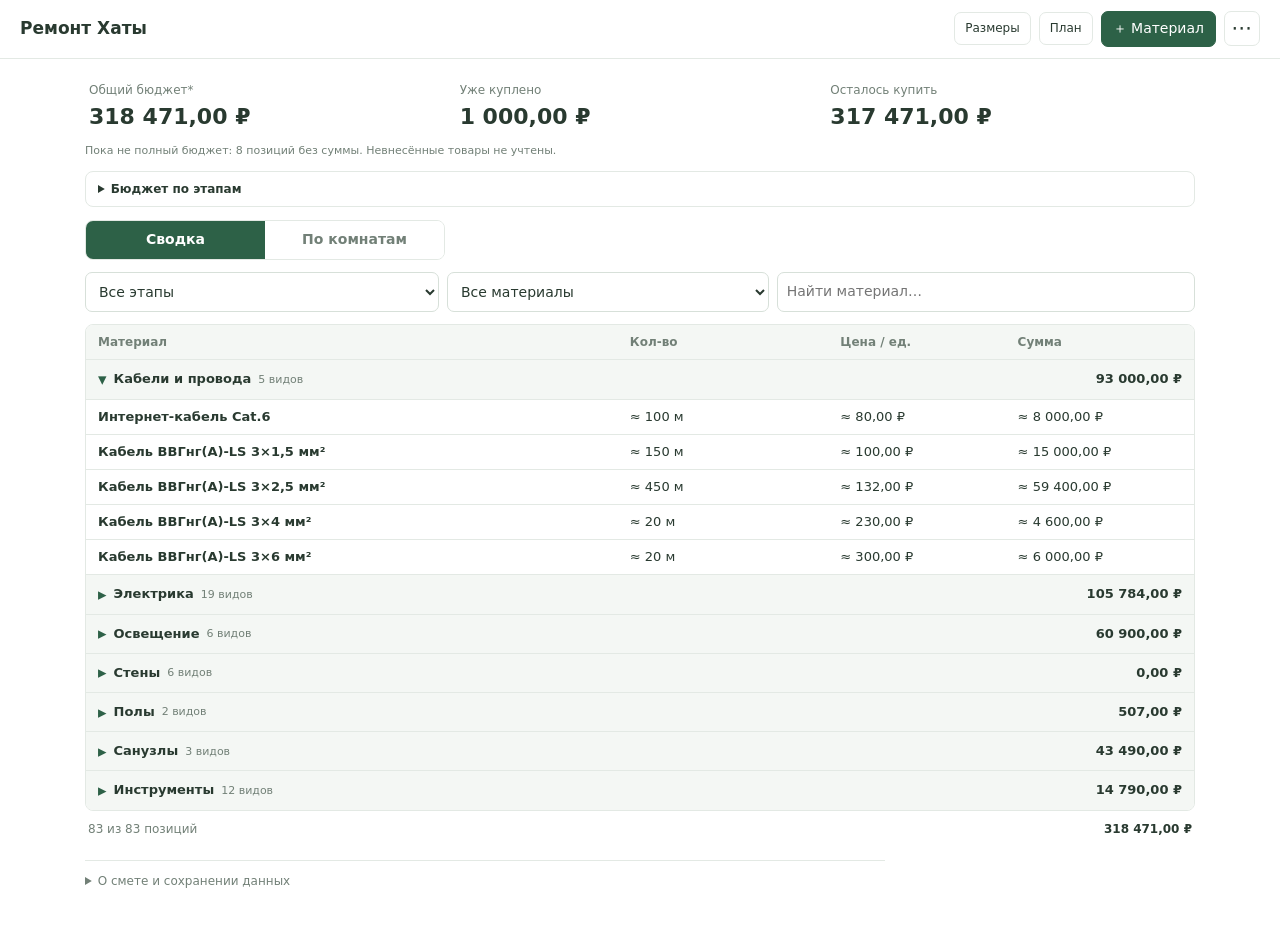
==== index.html @ 126061cc "Подключить грунтовку одним слоем и заделку штроб в смету" ====
<!doctype html>
<html lang="ru">
<head>
<meta charset="UTF-8">
<meta name="viewport" content="width=device-width, initial-scale=1">
<meta name="description" content="Короткая сводка покупок для ремонта квартиры: материалы, количество и цены.">
<title>Ремонт Хаты — смета материалов</title>
<link rel="stylesheet" href="styles.css?v=8">
<script defer src="app.js?v=21"></script>
<script defer src="kitchen-revision.js?v=1"></script>
<script defer src="child1-revision.js?v=1"></script>
<script defer src="child2-revision.js?v=1"></script>
<script defer src="hall-revision.js?v=1"></script>
<script defer src="bath1-revision.js?v=1"></script>
<script defer src="bath2-revision.js?v=1"></script>
<script defer src="office-revision.js?v=1"></script>
<script defer src="electric-cables-revision.js?v=1"></script>
<script defer src="electric-panel-revision.js?v=1"></script>
<script defer src="electric-lighting-revision.js?v=1"></script>
<script defer src="summary-names-revision.js?v=6"></script>
<script defer src="frames-removal-revision.js?v=1"></script>
<script defer src="zone-panel-revision.js?v=2"></script>
<script defer src="walls-prep-revision.js?v=1"></script>
</head>
<body>
<header class="site-header">
  <a class="brand" href="./">Ремонт Хаты</a>
  <div class="actions">
    <a class="measurements-link" href="dimensions.html" title="Размеры комнат, дверей и окон">Размеры</a>
    <a class="measurements-link" href="plan.html" title="План розеток, света и кабелей по комнатам">План</a>
    <button type="button" id="add" class="primary">＋ Материал</button>
    <details class="backup-menu">
      <summary aria-label="Дополнительно" title="Резервные копии">⋯</summary>
      <div class="backup-actions">
        <button type="button" id="export">Сохранить JSON</button>
        <button type="button" id="import">Загрузить JSON</button>
      </div>
    </details>
    <input id="file" type="file" accept=".json,application/json" hidden>
  </div>
</header>
<main>
  <div class="total-line">
    <span>Общий бюджет* <strong id="total">—</strong></span>
    <span>Уже куплено <strong id="paid-total">—</strong></span>
    <span>Осталось купить <strong id="remaining-total">—</strong></span>
  </div>
  <p class="budget-note" id="budget-missing">*Только заполненные позиции. Бюджет пока неполный.</p>
  <details class="stage-breakdown">
    <summary>Бюджет по этапам</summary>
    <div id="stage-budget-rows"></div>
  </details>
  <nav class="view-switch" aria-label="Как показать смету">
    <button type="button" id="mode-summary" class="active" aria-pressed="true">Сводка</button>
    <button type="button" id="mode-rooms" aria-pressed="false">По комнатам</button>
  </nav>
  <div class="filters">
    <select id="stages" aria-label="Фильтр по этапу ремонта"></select>
    <select id="categories" aria-label="Фильтр по типу материалов"></select>
    <input type="search" id="search" placeholder="Найти материал…" aria-label="Поиск материала">
  </div>
  <div class="table-wrap" role="region" aria-label="Смета материалов" tabindex="0">
    <table>
      <thead><tr><th>Материал</th><th>Кол-во</th><th>Цена / ед.</th><th>Сумма</th></tr></thead>
      <tbody id="rows"></tbody>
    </table>
  </div>
  <div id="empty" hidden>Ничего не найдено. Измени фильтр или добавь материал.</div>
  <footer class="list-footer">
    <span id="visible-count"></span>
    <strong id="visible-total"></strong>
  </footer>
  <details class="help">
    <summary>О смете и сохранении данных</summary>
    <p>Сводка объединяет одинаковые наименования материалов по всем помещениям. Если у нескольких позиций различаются цены, показывается «разная / ?». Если не все количества известны, в итогах стоит «+ ?». Нажми на объединённую строку, чтобы открыть её разбивку по помещениям.</p>
    <p>В режиме «По комнатам» нажимай на название помещения для просмотра материалов и стоимости. Для просмотра только проводов выбери фильтр «Кабели и провода».</p>
    <p>Каждую покупку можно отнести к этапу, указать магазин и отметить статус «Куплено». В трёх суммах учитываются все внесённые материалы, инструменты и расходники. Общий бюджет равен «Куплено» + «Осталось купить» по позициям с известным количеством и ценой. Это не полная стоимость ремонта, пока список составляется. Работы не включены. «≈» означает оценку.</p>
    <p><span id="save-state">Данные сохраняются в этом браузере</span>. <span id="unknown"></span>. Перед очисткой браузера сохраняй JSON через меню ⋯ вверху страницы.</p>
    <p>Импорт заменяет смету после подтверждения. <button type="button" id="restore">Восстановить до последнего импорта</button></p>
  </details>
  <span id="section-total" hidden></span>
</main>
<div id="toast" role="status" aria-live="polite"></div>
<dialog id="editor">
<form id="item-form">
  <div class="dialog-head">
    <h2 id="editor-title">Материал</h2>
    <button id="close" type="button" aria-label="Закрыть">×</button>
  </div>
  <label>Название<input name="name" maxlength="150" required></label>
  <div class="form-grid">
    <label>Комната<select name="room"></select></label>
    <label>Категория<select name="category"></select></label>
  </div>
  <label>Этап ремонта<select name="stage"></select></label>
  <label>Параметры, примечания<textarea name="spec" rows="3" maxlength="2000"></textarea></label>
  <div class="form-grid">
    <label>Количество<input name="quantity" inputmode="decimal" placeholder="Неизвестно"></label>
    <label>Единица<input name="unit" maxlength="20" placeholder="м, шт., рулон" required></label>
  </div>
  <label class="check"><input type="checkbox" name="quantityApprox">Количество приблизительное</label>
  <label>Цена за единицу, ₽<input name="price" inputmode="decimal" placeholder="Неизвестна"></label>
  <label class="check"><input type="checkbox" name="priceApprox" checked>Цена приблизительная</label>
  <div class="form-grid">
    <label>Магазин<input name="shop" maxlength="100" placeholder="Например, Ozon"></label>
    <label>Статус<select name="status"></select></label>
  </div>
  <p id="form-error" role="alert"></p>
  <div class="dialog-actions">
    <button id="delete-item" type="button" class="delete" hidden>Удалить</button>
    <button id="cancel" type="button">Отмена</button>
    <button class="primary" type="submit">Сохранить</button>
  </div>
</form>
</dialog>
<noscript>Для расчётов и сохранения сметы включите JavaScript.</noscript>
</body>
</html>
---- styles.css ----
:root{--ink:#293a30;--muted:#728077;--line:#e3e9e4;--accent:#2d6147;--wash:#f4f7f4}
*{box-sizing:border-box}
body{margin:0;background:#fff;color:var(--ink);font:14px/1.4 system-ui,-apple-system,Segoe UI,Arial,sans-serif}
button,input,select,textarea{font:inherit;color:inherit}
button{cursor:pointer;border:1px solid var(--line);background:#fff;border-radius:7px;padding:7px 11px}
button:hover{background:#f4f7f4}
a{color:var(--accent)}
:focus-visible{outline:2px solid #4c8465;outline-offset:2px}
[hidden]{display:none!important}
.site-header{display:flex;justify-content:space-between;align-items:center;gap:10px;padding:11px 20px;border-bottom:1px solid var(--line)}
.brand{font-weight:700;text-decoration:none;font-size:17px;color:var(--ink)}
.actions{display:flex;align-items:center;gap:8px}
.primary{background:var(--accent);border-color:var(--accent);color:#fff}
.primary:hover{background:#244e39}
.backup-menu{position:relative}
.backup-menu>summary{list-style:none;cursor:pointer;font-size:21px;line-height:25px;width:36px;height:35px;display:grid;place-items:center;border:1px solid var(--line);border-radius:7px}
.backup-menu>summary::-webkit-details-marker{display:none}
.backup-actions{position:absolute;right:0;top:41px;min-width:180px;background:#fff;border:1px solid var(--line);border-radius:8px;box-shadow:0 8px 20px #162c1c24;z-index:5;padding:6px;display:grid;gap:3px}
.backup-actions button{text-align:left;border:0}
main{max-width:1150px;margin:0 auto;padding:14px 20px 40px}
.total-line{display:flex;align-items:center;justify-content:space-between;gap:12px;padding:9px 4px 14px;font-size:12px;color:var(--muted)}
.total-line strong{font-size:22px;color:var(--ink);font-weight:750;font-variant-numeric:tabular-nums}
.view-switch{display:flex;gap:0;max-width:360px;border:1px solid var(--line);border-radius:8px;overflow:hidden;margin:0 0 12px}
.view-switch button{flex:1;border:0;border-radius:0;font-weight:600;color:var(--muted);background:#fff;padding:9px 12px}
.view-switch button.active{background:var(--accent);color:#fff}
.view-switch button:not(.active):hover{background:var(--wash)}
.filters{display:flex;gap:8px;margin-bottom:12px}
.filters select{width:235px;flex:0 1 235px}
.filters input{flex:1}
input,select,textarea{width:100%;min-width:0;padding:9px;border:1px solid #d7e0d9;border-radius:7px;background:#fff}
.table-wrap{border:1px solid var(--line);border-radius:8px;overflow:auto}
table{width:100%;border-collapse:collapse;text-align:left;min-width:560px}
th{padding:9px 12px;font-size:12px;color:var(--muted);font-weight:650;background:var(--wash);white-space:nowrap}
th:nth-child(1){width:48%}th:nth-child(2){width:19%}th:nth-child(3){width:16%}th:nth-child(4){width:17%}
td{border-top:1px solid var(--line);padding:8px 12px;vertical-align:middle;font-size:13px}
.money{font-variant-numeric:tabular-nums;white-space:nowrap}
.group-row td{background:var(--wash);padding:0}
.group-button{border:0;border-radius:0;background:transparent;width:100%;display:flex;align-items:center;justify-content:space-between;gap:14px;padding:10px 12px;text-align:left;color:var(--ink)}
.group-button:hover{background:#ecf2ed}
.group-label{display:flex;align-items:center;gap:7px;min-width:0}
.group-label strong{font-size:13px;overflow-wrap:anywhere}
.group-label small{font-size:11px;color:var(--muted);white-space:nowrap}
.chevron{color:var(--accent);font-size:17px;line-height:1}
.group-total{margin-left:auto;white-space:nowrap;font-weight:700;font-variant-numeric:tabular-nums}
.room-group td{background:#ebf2ed}
.room-group .group-button:hover{background:#e1ece4}
.subsection-row td{padding:6px 12px 6px 22px;background:#fafbfa;color:var(--muted);font-size:11px;font-weight:700}
.item-row{cursor:pointer}
.item-row:hover{background:#f9fbfa}
.item-name{display:flex;align-items:center;gap:5px;text-align:left;width:100%;font-weight:550;border:0;padding:0;background:transparent;overflow-wrap:anywhere}
.item-name:hover{background:transparent;text-decoration:underline}
.item-subtitle{font-size:11px;color:var(--muted);margin-top:2px}
.inline-chevron{font-size:17px;color:var(--accent)}
.nested-row td:first-child{padding-left:26px}
.nested-row{background:#f9fbfa}
.list-footer{display:flex;justify-content:space-between;gap:10px;padding:10px 3px 0;color:var(--muted);font-size:12px}
.list-footer strong{color:var(--ink)}
#empty{padding:25px;text-align:center;color:var(--muted)}
.help{font-size:12px;color:var(--muted);border-top:1px solid var(--line);margin-top:23px;padding-top:12px;max-width:800px}
.help>summary{cursor:pointer}
.help button{font-size:12px}
dialog{border:1px solid var(--line);border-radius:12px;padding:20px;max-width:540px;width:calc(100% - 20px);max-height:92vh;color:var(--ink)}
dialog::backdrop{background:#17281e99}
.dialog-head,.dialog-actions{display:flex;align-items:center;justify-content:space-between;gap:10px;margin-bottom:15px}
.dialog-head h2{margin:0;font-size:18px}
.dialog-head button{border:0;font-size:24px;padding:0 7px}
.dialog-actions{justify-content:flex-end;margin:18px 0 0}
label{display:block;margin-bottom:12px;font-size:12px;font-weight:650}
label input,label select,label textarea{display:block;margin-top:5px;font-weight:400}
.form-grid{display:grid;grid-template-columns:1fr 1fr;gap:12px}
.check{display:flex;align-items:center;gap:8px;font-weight:400}
.check input{width:auto;margin:0}
.delete{color:#a23d31;margin-right:auto}
#form-error{color:#a23d31;font-size:12px}
#toast{position:fixed;bottom:20px;left:50%;transform:translateX(-50%);max-width:92vw;z-index:10;display:none;padding:10px 14px;border-radius:8px;background:#26392e;color:#fff}
#toast.visible{display:block}
@media(max-width:700px){
 .site-header{padding:9px 12px}.brand{font-size:16px}
 main{padding:10px 10px 30px}
 .total-line{padding:8px 4px 10px}
 .total-line strong{font-size:19px}
 .view-switch{max-width:none;margin-bottom:8px}
 .view-switch button{padding:8px}
 .filters{gap:6px;margin-bottom:8px}
 .filters select{flex:0 1 54%;width:54%;font-size:12px;padding:8px 5px}
 .filters input{font-size:12px;padding:8px}
 .table-wrap{overflow:visible}
 table,tbody{display:block;min-width:0}
 thead{display:none}
 .group-row,.subsection-row{display:block}
 .group-row td,.subsection-row td{display:block;padding:0}
 .group-button{padding:9px 10px}
 .group-label{gap:6px;flex-wrap:wrap}
 .group-label small{font-size:10px}
 .group-total{font-size:12px}
 .subsection-row td{padding:5px 10px 5px 15px}
 .item-row{display:grid;grid-template-columns:repeat(3,minmax(0,1fr));gap:2px 8px;padding:7px 10px;border-top:1px solid var(--line)}
 .item-row td{display:block;border:0;min-width:0;padding:0}
 .item-row td:first-child{grid-column:1/-1;padding:0}
 .item-name{font-size:12px;font-weight:600;line-height:1.35}
 .item-subtitle{font-size:10px;margin-top:0}
 .item-row .money{font-size:11px;white-space:normal;overflow-wrap:anywhere;line-height:1.3}
 .item-row .money::before{display:block;content:attr(data-label);font-size:10px;color:var(--muted);margin-bottom:1px}
 .item-row td:last-child{font-weight:650}
 .nested-row td:first-child{padding-left:10px}
 .nested-row{background:#f8faf9}
 .form-grid{gap:8px}
}
@media print{
 .site-header,.view-switch,.filters,.help{display:none}
 main{padding:0}.table-wrap{overflow:visible;border:0}
 table{display:table;min-width:0}thead{display:table-header-group}tbody{display:table-row-group}
 tr{break-inside:avoid}
}


/* Два небольших независимых итога без дополнительных карточек. */
.total-line{justify-content:flex-start;gap:10px 32px;flex-wrap:wrap;align-items:flex-start}
.total-line>span{display:grid;gap:2px}
.total-line strong{font-size:20px}
@media(max-width:700px){
 .total-line{display:grid;grid-template-columns:1fr 1fr;gap:10px;margin-bottom:3px}
 .total-line>span{font-size:11px;line-height:1.3}
 .total-line strong{font-size:18px}
}


/* Ссылка на размеры остаётся компактной и на телефоне. */
.measurements-link{display:inline-flex;align-items:center;justify-content:center;padding:7px 10px;border:1px solid var(--line);border-radius:7px;text-decoration:none;color:var(--ink);white-space:nowrap;font-size:12px}
.measurements-link:hover{background:var(--wash)}
@media(max-width:380px){.site-header{gap:7px}.brand{font-size:14px}.actions{gap:5px}.measurements-link{padding:7px;font-size:11px}.actions .primary{padding:7px;font-size:11px}}


/* Этапы и три суммы. Важно сохранить компактную мобильную версию. */
.total-line{display:grid;grid-template-columns:repeat(3,minmax(0,1fr));gap:10px;margin-bottom:0}
.total-line>span{min-width:0;display:grid;gap:4px}
.total-line strong{font-size:clamp(16px,2.1vw,22px);white-space:nowrap;font-variant-numeric:tabular-nums}
.budget-note{font-size:11px;line-height:1.4;color:var(--muted);margin:-4px 0 12px}
.stage-breakdown{border:1px solid var(--line);border-radius:8px;padding:9px 12px;margin:0 0 13px;font-size:12px}
.stage-breakdown>summary{cursor:pointer;font-weight:600}
#stage-budget-rows{display:grid;gap:0;margin-top:8px}
.stage-budget-row{display:grid;grid-template-columns:minmax(0,1fr) auto;align-items:center;gap:3px 12px;padding:9px 0;border-top:1px solid var(--line)}
.stage-budget-name{font-size:12px}
.stage-budget-cost{font-weight:650;font-variant-numeric:tabular-nums;white-space:nowrap}
.stage-budget-extra{grid-column:1/-1;color:var(--muted);font-size:11px}
.filters{display:grid;grid-template-columns:minmax(140px,1.1fr) minmax(130px,1fr) minmax(130px,1.3fr);gap:8px}
.filters select,.filters input{width:100%;min-width:0;flex:none}
@media(max-width:700px){
  .total-line{display:grid;grid-template-columns:repeat(3,minmax(0,1fr));gap:6px;margin-bottom:0}
  .total-line>span{font-size:10px;line-height:1.3}
  .total-line strong{font-size:clamp(13px,3.6vw,17px);letter-spacing:-.35px}
  .budget-note{font-size:10px;margin:0 0 9px}
  .stage-breakdown{padding:8px 10px;margin-bottom:10px}
  .filters{display:grid;grid-template-columns:minmax(0,1fr) minmax(0,1fr);gap:6px}
  .filters #stages{grid-column:1/-1}
  .filters select,.filters input{width:100%;min-width:0;flex:none}
  .stage-budget-row{gap:2px 8px}
}
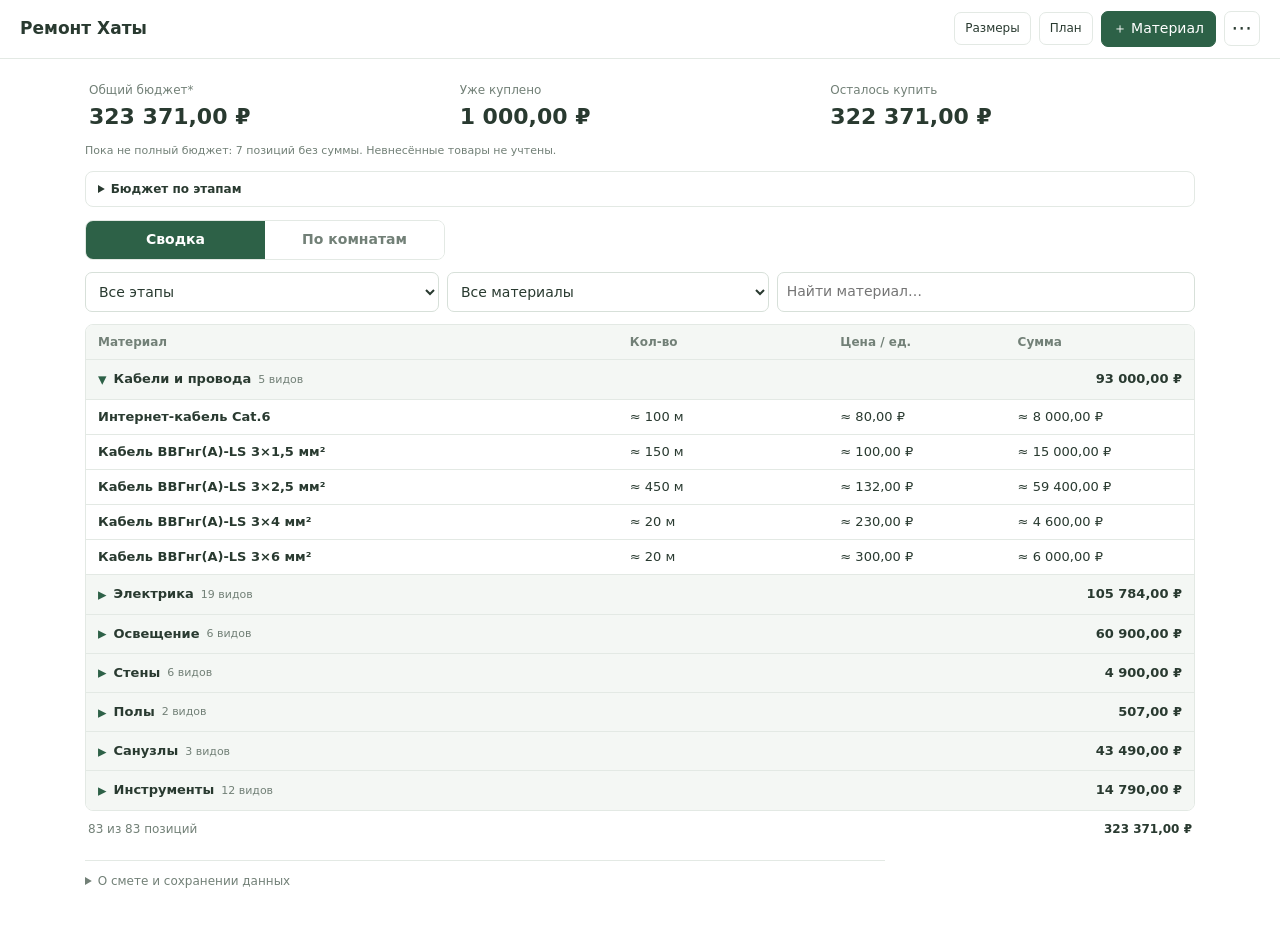
==== commit 1e64786c: "Подключить уточнение Ceresit CT 17 Transparent с ценой в смете" ====
--- a/index.html
+++ b/index.html
@@ -21,6 +21,7 @@
 <script defer src="frames-removal-revision.js?v=1"></script>
 <script defer src="zone-panel-revision.js?v=2"></script>
 <script defer src="walls-prep-revision.js?v=1"></script>
+<script defer src="walls-primer-ct17-revision.js?v=1"></script>
 </head>
 <body>
 <header class="site-header">
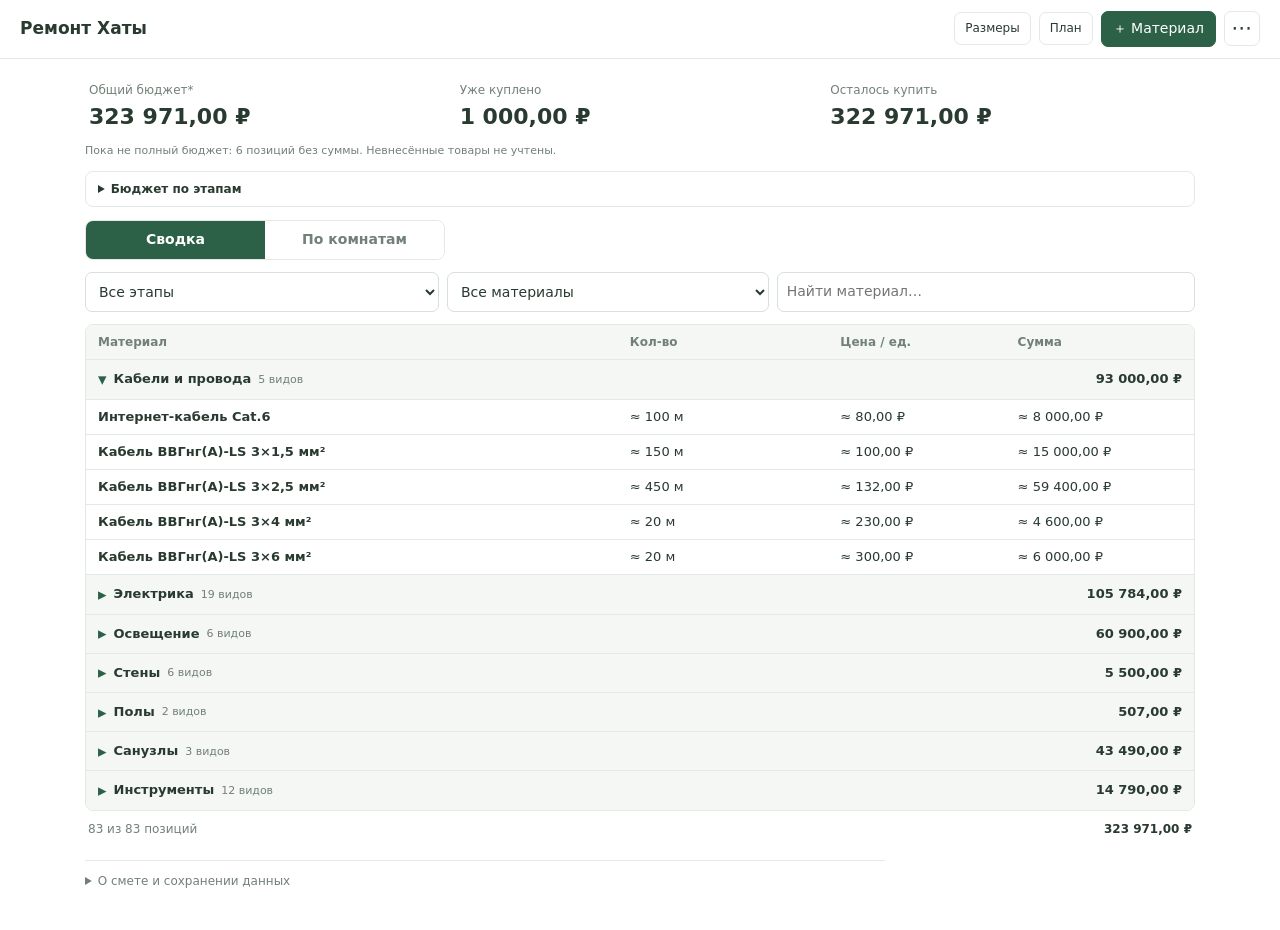
==== commit 9cbc1522: "Подключить примерную цену штукатурки 25 кг для штроб" ====
--- a/index.html
+++ b/index.html
@@ -22,6 +22,7 @@
 <script defer src="zone-panel-revision.js?v=2"></script>
 <script defer src="walls-prep-revision.js?v=1"></script>
 <script defer src="walls-primer-ct17-revision.js?v=1"></script>
+<script defer src="walls-putty-price-revision.js?v=1"></script>
 </head>
 <body>
 <header class="site-header">
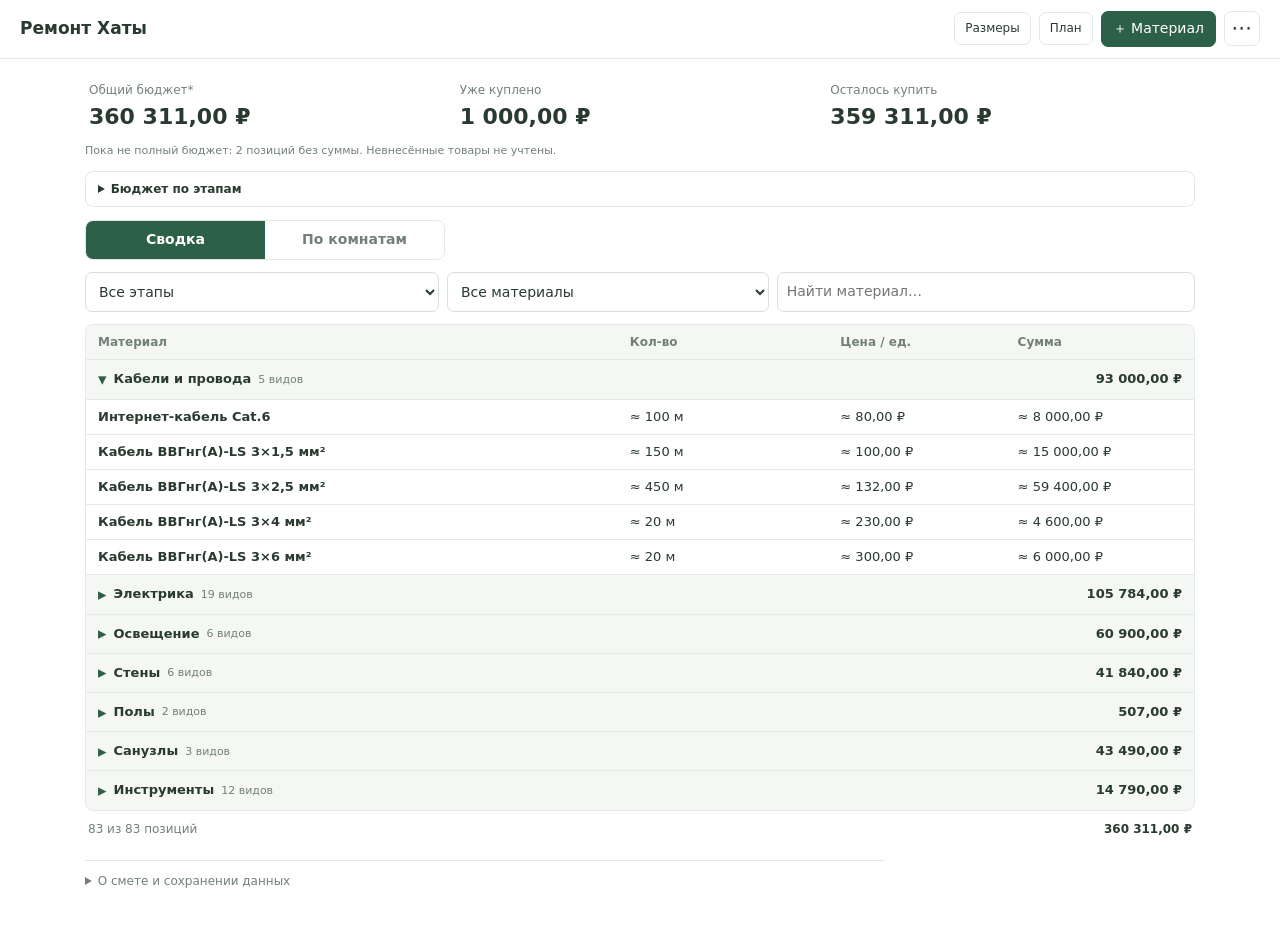
==== commit ec96b062: "Load wallpaper quantity budget revision for all rooms" ====
--- a/index.html
+++ b/index.html
@@ -23,6 +23,7 @@
 <script defer src="walls-prep-revision.js?v=1"></script>
 <script defer src="walls-primer-ct17-revision.js?v=1"></script>
 <script defer src="walls-putty-price-revision.js?v=1"></script>
+<script defer src="wallpaper-quantity-revision.js?v=1"></script>
 </head>
 <body>
 <header class="site-header">
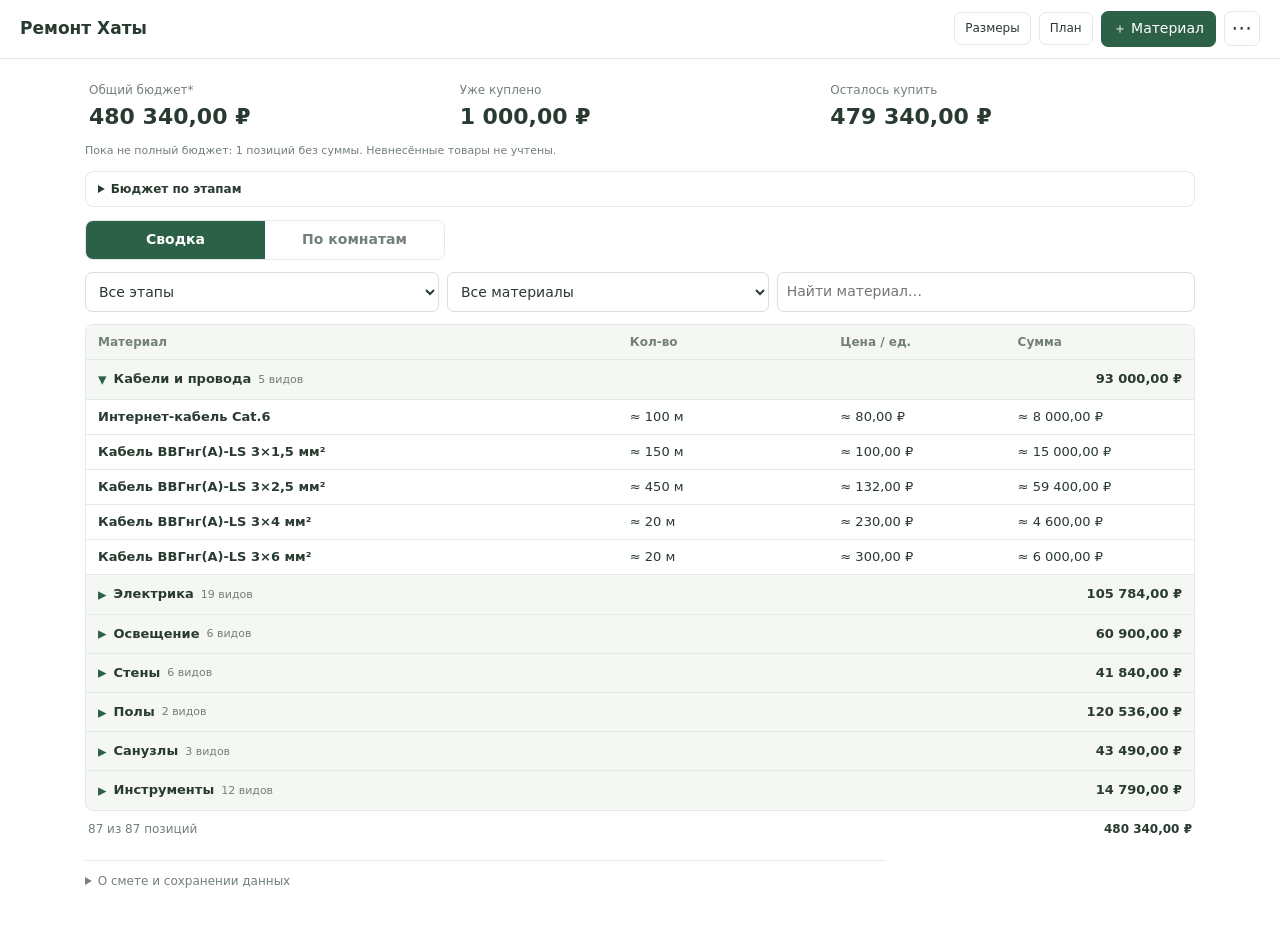
==== commit 1108dd29: "Activate 1300 RUB linoleum budget and room quantities" ====
--- a/index.html
+++ b/index.html
@@ -24,6 +24,7 @@
 <script defer src="walls-primer-ct17-revision.js?v=1"></script>
 <script defer src="walls-putty-price-revision.js?v=1"></script>
 <script defer src="wallpaper-quantity-revision.js?v=1"></script>
+<script defer src="flooring-budget-revision.js?v=1"></script>
 </head>
 <body>
 <header class="site-header">
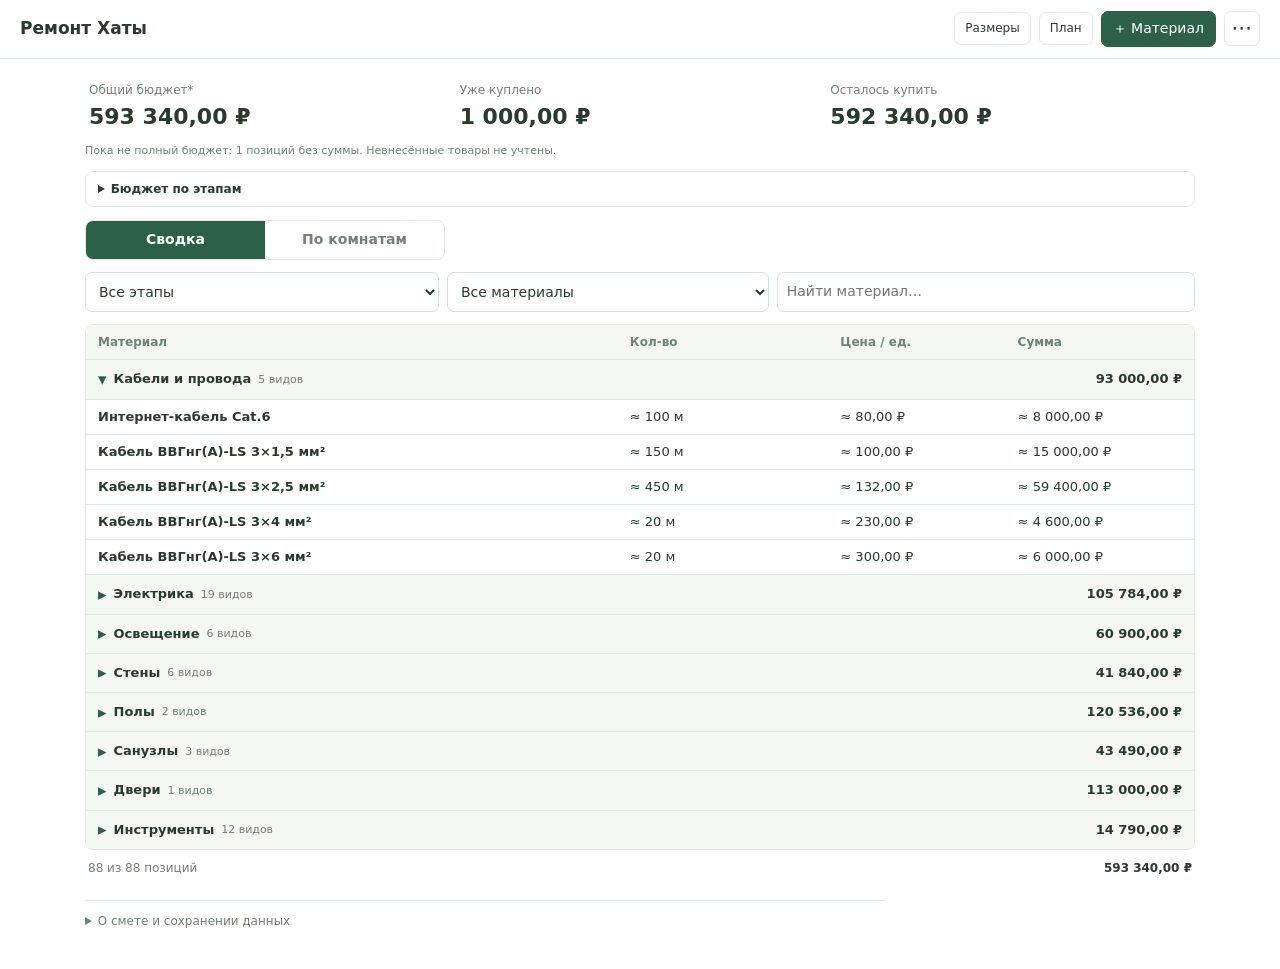
==== commit a9c439f0: "Load single-line doors budget in materials estimate" ====
--- a/index.html
+++ b/index.html
@@ -25,6 +25,7 @@
 <script defer src="walls-putty-price-revision.js?v=1"></script>
 <script defer src="wallpaper-quantity-revision.js?v=1"></script>
 <script defer src="flooring-budget-revision.js?v=1"></script>
+<script defer src="doors-budget-revision.js?v=1"></script>
 </head>
 <body>
 <header class="site-header">
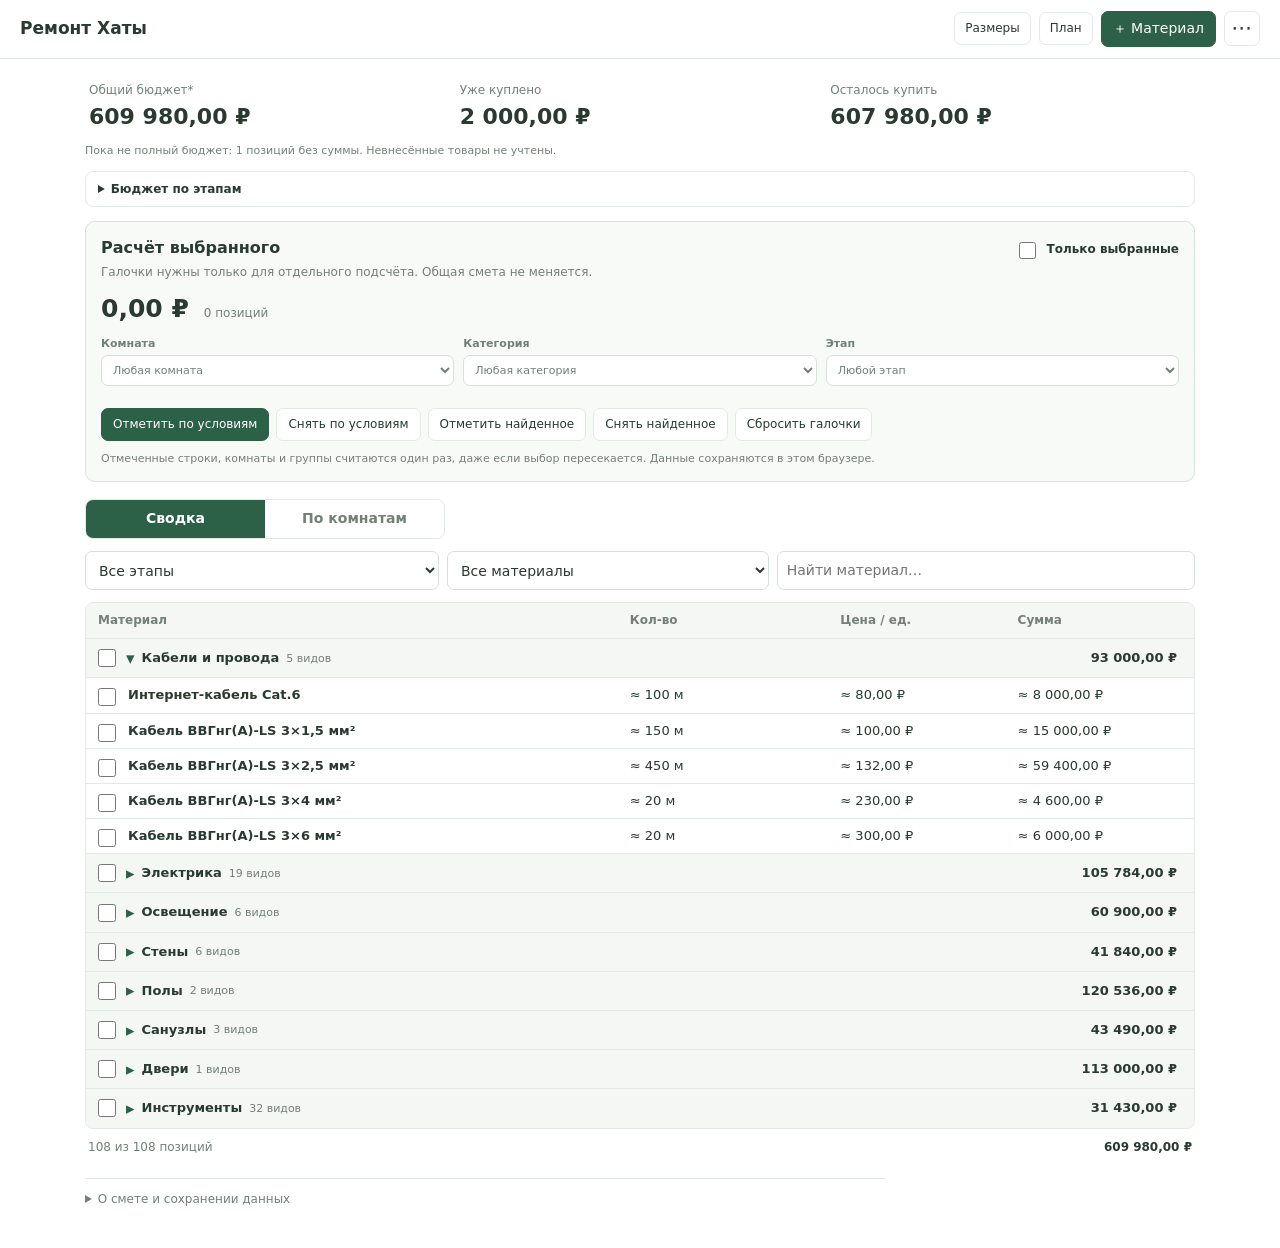
==== commit 201d6eb6: "Enable move-in tools estimates and checkbox budget calculator" ====
--- a/index.html
+++ b/index.html
@@ -26,6 +26,8 @@
 <script defer src="wallpaper-quantity-revision.js?v=1"></script>
 <script defer src="flooring-budget-revision.js?v=1"></script>
 <script defer src="doors-budget-revision.js?v=1"></script>
+<script defer src="move-in-tools-revision.js?v=1"></script>
+<script defer src="selection-budget.js?v=1"></script>
 </head>
 <body>
 <header class="site-header">
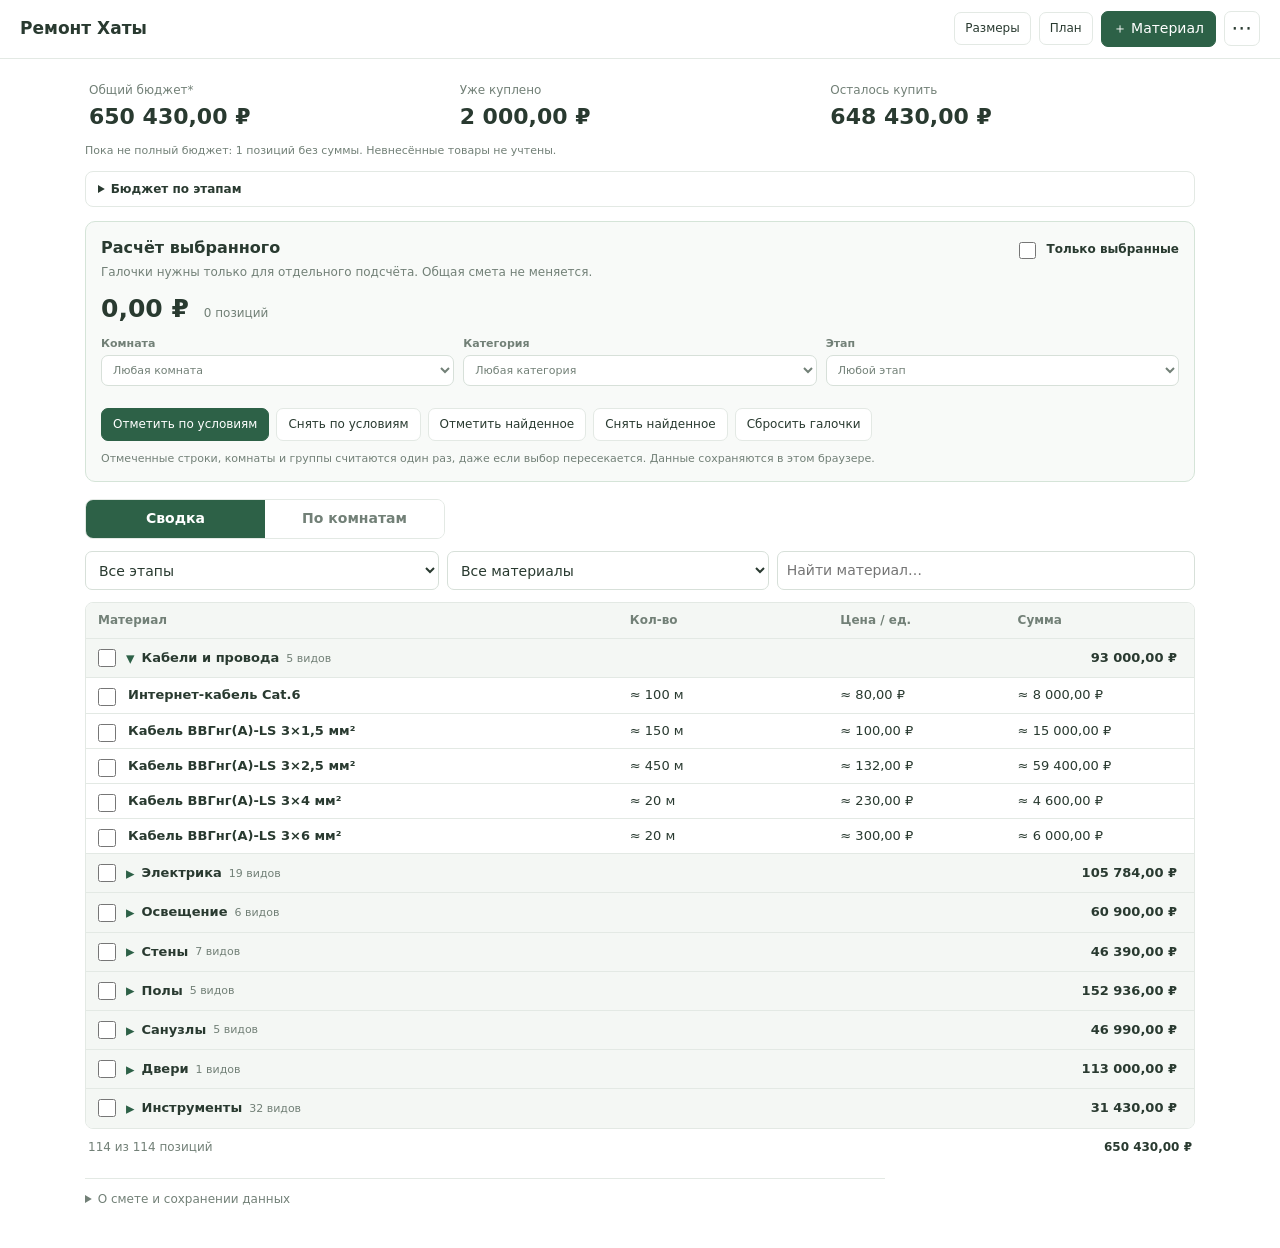
==== commit 0f371def: "Include estimated essential move-in materials before checkbox selection" ====
--- a/index.html
+++ b/index.html
@@ -27,6 +27,7 @@
 <script defer src="flooring-budget-revision.js?v=1"></script>
 <script defer src="doors-budget-revision.js?v=1"></script>
 <script defer src="move-in-tools-revision.js?v=1"></script>
+<script defer src="move-in-supplies-revision.js?v=1"></script>
 <script defer src="selection-budget.js?v=1"></script>
 </head>
 <body>
